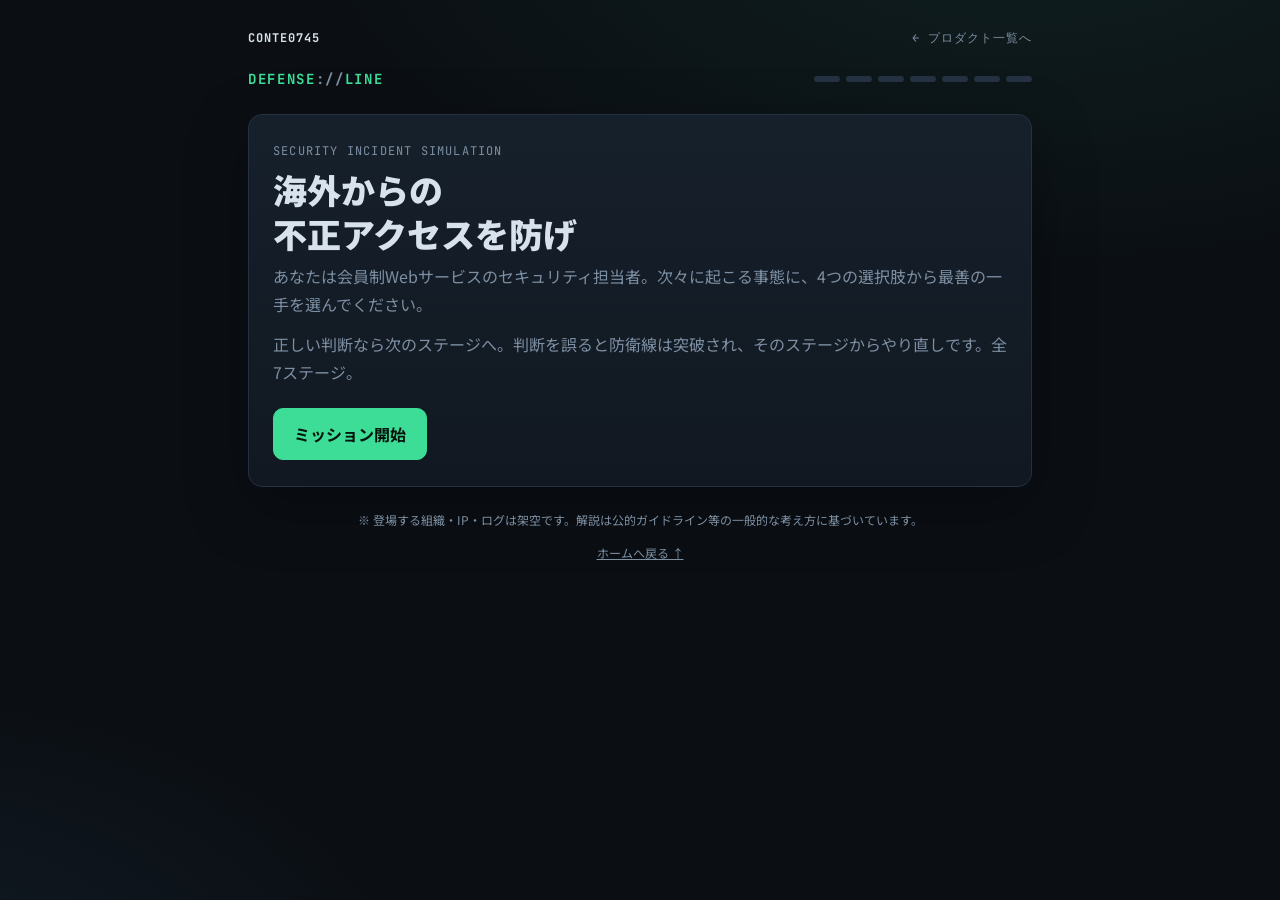
==== defense-line/index.html @ 705a0727 "DEFENSE LINEをマイページに追加 - defense-line/ にゲーム本体・アイコン・OGP画像を追加 - トップページに一杯診断と同じ形式のカードを追加 - サイトマップとREADME" ====
<!DOCTYPE html>
<html lang="ja">
<head>
<!-- Google tag (gtag.js) -->
<script async src="https://www.googletagmanager.com/gtag/js?id=G-Y1E1E2FNE5"></script>
<script>
  window.dataLayer = window.dataLayer || [];
  function gtag() {
    dataLayer.push(arguments);
  }
  gtag("js", new Date());
  gtag("config", "G-Y1E1E2FNE5");
</script>
<meta charset="UTF-8">
<meta name="viewport" content="width=device-width, initial-scale=1">
<meta name="description" content="DEFENSE LINEは、海外からの不正アクセスに対応するセキュリティ担当者になって、4つの選択肢から最善の一手を選ぶシミュレーションゲームです。">
<link rel="canonical" href="https://profile.shiftonton.net/defense-line/">
<meta property="og:type" content="website">
<meta property="og:site_name" content="conte0745">
<meta property="og:locale" content="ja_JP">
<meta property="og:url" content="https://profile.shiftonton.net/defense-line/">
<meta property="og:title" content="DEFENSE LINE — 海外からの不正アクセスを防げ">
<meta property="og:description" content="セキュリティ担当者になって、次々に起こるインシデントに4択で対応するシミュレーションゲームです。">
<meta property="og:image" content="https://profile.shiftonton.net/defense-line/ogp-defense-line.png">
<meta property="og:image:width" content="1200">
<meta property="og:image:height" content="630">
<meta property="og:image:alt" content="DEFENSE LINE — 海外からの不正アクセスを防げ">
<meta name="twitter:card" content="summary_large_image">
<meta name="theme-color" content="#0b0f14">
<link rel="icon" type="image/png" sizes="512x512" href="defense-line-icon.png?v=20261124">
<link rel="apple-touch-icon" href="defense-line-icon.png?v=20261124">
<title>DEFENSE LINE — 海外からの不正アクセスを防げ</title>
<link rel="preconnect" href="https://fonts.googleapis.com">
<link href="https://fonts.googleapis.com/css2?family=JetBrains+Mono:wght@400;700&family=Noto+Sans+JP:wght@400;500;700;900&display=swap" rel="stylesheet">
<style>
:root{
  --bg:#0b0f14; --panel:#111821; --panel2:#16202b; --line:#233142;
  --text:#d8e2ec; --muted:#7d8fa3; --accent:#3ddc97; --warn:#ffb347; --bad:#ff5d6c; --info:#5bb8ff;
}
*{box-sizing:border-box}
html,body{margin:0;background:var(--bg);color:var(--text);font-family:"Noto Sans JP",system-ui,sans-serif;line-height:1.75}
body{min-height:100vh;background:
  radial-gradient(1200px 600px at 80% -10%, rgba(61,220,151,.08), transparent 60%),
  radial-gradient(900px 500px at -10% 110%, rgba(91,184,255,.07), transparent 60%), var(--bg)}
.wrap{max-width:820px;margin:0 auto;padding:28px 18px 60px}
.mono{font-family:"JetBrains Mono",monospace}
.site-nav{display:flex;align-items:center;justify-content:space-between;gap:12px;margin-bottom:18px;font-family:"JetBrains Mono",monospace;font-size:12px;letter-spacing:.08em}
.site-nav a{color:var(--muted);text-decoration:none}
.site-nav a:hover{color:var(--text)}
.site-nav .logo{font-weight:700;color:var(--text)}
header.bar{display:flex;align-items:center;justify-content:space-between;gap:12px;margin-bottom:22px}
.brand{font-family:"JetBrains Mono",monospace;font-weight:700;letter-spacing:.12em;color:var(--accent);font-size:14px}
.brand span{color:var(--muted)}
.progress{display:flex;gap:6px}
.progress i{width:26px;height:6px;border-radius:3px;background:var(--line)}
.progress i.done{background:var(--accent)}
.progress i.now{background:var(--warn);box-shadow:0 0 10px rgba(255,179,71,.6)}
.card{background:linear-gradient(180deg,var(--panel2),var(--panel));border:1px solid var(--line);border-radius:14px;padding:26px 24px;box-shadow:0 20px 60px rgba(0,0,0,.35)}
.kicker{font-family:"JetBrains Mono",monospace;font-size:12px;color:var(--muted);letter-spacing:.1em;margin-bottom:6px}
h1{font-size:34px;font-weight:900;margin:0 0 6px;line-height:1.3}
h2{font-size:22px;font-weight:800;margin:0 0 14px;line-height:1.45}
p{margin:0 0 12px}
.lead{color:var(--muted)}
.log{background:#070a0e;border:1px solid var(--line);border-radius:10px;padding:12px 14px;margin:14px 0 18px;font-family:"JetBrains Mono",monospace;font-size:12.5px;color:#9fb3c8;white-space:pre-wrap;overflow-x:auto;line-height:1.6}
.log .r{color:var(--bad)} .log .y{color:var(--warn)} .log .g{color:var(--accent)}
.choices{display:grid;gap:10px;margin-top:8px}
.choice{display:flex;gap:12px;align-items:flex-start;text-align:left;width:100%;background:#0e151d;border:1px solid var(--line);color:var(--text);border-radius:10px;padding:14px 16px;font:inherit;cursor:pointer;transition:border-color .15s,transform .1s,background .15s}
.choice:hover{border-color:var(--info);background:#111c27}
.choice:active{transform:scale(.995)}
.choice:focus-visible{outline:2px solid var(--info);outline-offset:2px}
.choice .k{flex:none;width:28px;height:28px;border-radius:7px;display:grid;place-items:center;font-family:"JetBrains Mono",monospace;font-weight:700;background:var(--line);color:var(--accent);font-size:14px;margin-top:1px}
.badge{display:inline-block;font-family:"JetBrains Mono",monospace;font-size:12px;font-weight:700;letter-spacing:.1em;padding:4px 10px;border-radius:999px;margin-bottom:12px}
.badge.ok{background:rgba(61,220,151,.14);color:var(--accent);border:1px solid rgba(61,220,151,.4)}
.badge.ng{background:rgba(255,93,108,.14);color:var(--bad);border:1px solid rgba(255,93,108,.4)}
.picked{border-left:3px solid var(--line);padding:4px 0 4px 12px;color:var(--muted);margin-bottom:16px;font-size:14px}
.outcome{font-size:16px;margin-bottom:16px}
.why{background:rgba(91,184,255,.07);border:1px solid rgba(91,184,255,.25);border-radius:10px;padding:14px 16px;font-size:14px}
.why b{color:var(--info)}
.btns{display:flex;flex-wrap:wrap;gap:10px;margin-top:22px}
.btn{font:inherit;font-weight:700;border-radius:10px;padding:11px 20px;cursor:pointer;border:1px solid var(--accent);background:var(--accent);color:#04130c}
.btn.ghost{background:transparent;color:var(--text);border-color:var(--line)}
.btn:hover{filter:brightness(1.08)}
.shake{animation:shake .45s}
@keyframes shake{20%{transform:translateX(-6px)}40%{transform:translateX(6px)}60%{transform:translateX(-4px)}80%{transform:translateX(3px)}}
.fade{animation:fade .35s ease}
@keyframes fade{from{opacity:0;transform:translateY(6px)}to{opacity:1;transform:none}}
.stats{display:grid;grid-template-columns:repeat(3,1fr);gap:10px;margin:18px 0}
.stat{background:#0e151d;border:1px solid var(--line);border-radius:10px;padding:12px;text-align:center}
.stat b{display:block;font-family:"JetBrains Mono",monospace;font-size:26px;color:var(--accent)}
.stat small{color:var(--muted);font-size:12px}
ul.recap{padding-left:1.2em;margin:8px 0 0;font-size:14px}
ul.recap li{margin-bottom:4px}
.foot{color:var(--muted);font-size:12px;margin-top:22px;text-align:center}
.foot a{color:var(--muted)}
.foot a:hover{color:var(--text)}
@media (max-width:560px){h1{font-size:26px}h2{font-size:19px}.card{padding:20px 16px}.progress i{width:16px}}
</style>
</head>
<body>
<div class="wrap">
  <nav class="site-nav" aria-label="サイト">
    <a class="logo" href="../index.html">CONTE0745</a>
    <a href="../index.html#apps">← プロダクト一覧へ</a>
  </nav>
  <header class="bar">
    <div class="brand">DEFENSE<span>://</span>LINE</div>
    <div class="progress" id="progress"></div>
  </header>
  <main id="app"></main>
  <div class="foot">
    <p>※ 登場する組織・IP・ログは架空です。解説は公的ガイドライン等の一般的な考え方に基づいています。</p>
    <p><a href="../index.html">ホームへ戻る ↑</a></p>
  </div>
</div>

<script>
const STAGES = [
  {
    title: "深夜のログイン失敗急増",
    situation: "あなたは会員制Webサービスのセキュリティ担当。深夜2時、監視アラートが鳴った。会員ログイン画面で、1時間に数万件のログイン失敗が発生している。送信元は複数の国にまたがる数千のIPで、1つのIPからの試行はわずか数回ずつ。試されているIDの多くは実在する会員のものだ。",
    log: `<span class="y">[WARN]</span> login_failed  count=48,212/h  unique_src_ip=3,904
<span class="y">[WARN]</span> top_countries: NL, US, VN, BR, RU ...
<span class="y">[INFO]</span> attempts_per_ip: avg 12  /  valid_user_ratio: 71%
<span class="r">[ALERT]</span> login_success from flagged ip: 3`,
    choices: [
      { text: "攻撃元IPをファイアウォールで1件ずつブロックしていく", correct: false,
        outcome: "ブロックしても次々と新しいIPから試行が続き、作業が追いつかない。その間に攻撃は継続した。",
        why: "数千IPに分散した攻撃は、ボットネットやプロキシを使った<b>リスト型攻撃（クレデンシャルスタッフィング）</b>の典型です。IP単位の手作業ブロックでは追いつきません。" },
      { text: "レート制限・段階的なロック／CAPTCHAを有効化し、同時に「成功したログイン」がないかを調べる", correct: true,
        outcome: "試行ペースが大きく落ちた。ログを調べると、攻撃元と同じIP群からのログイン成功が3件見つかった。",
        why: "他サービスから流出したID・パスワードを使い回して試す<b>リスト型攻撃</b>では、「失敗」より「成功」が本当の被害です。速度を落とす対策と、侵害アカウントの特定を同時に進めるのが定石です。" },
      { text: "パスワードは複雑さ要件を満たしているので様子を見る", correct: false,
        outcome: "翌朝、複数の会員から「身に覚えのない操作がある」と問い合わせが殺到した。",
        why: "リスト型攻撃は推測ではなく、<b>他サービスで流出した正しいパスワード</b>を使います。パスワードの複雑さは使い回しを防げません。" },
      { text: "安全のため全会員アカウントを即時ロックする", correct: false,
        outcome: "攻撃は止まったが、正規の会員も一切ログインできなくなり、サービスは事実上停止。問い合わせ窓口がパンクした。",
        why: "全面ロックは自らサービス停止（DoS）を起こすのと同じです。対応は被害を最小化しつつ事業を継続できる範囲で行います。" }
    ]
  },
  {
    title: "侵害されたアカウント",
    situation: "ログイン成功した3件のうち、1件はなんと社内スタッフの管理者アカウントだった。最終ログインは40分前、まだセッションは有効なままだ。",
    log: `<span class="r">[ALERT]</span> admin_login  user=ops_tanaka  src=185.xx.xx.12 (NL)
<span class="y">[INFO]</span>  session_status=ACTIVE  issued=02:14
<span class="y">[INFO]</span>  actions: view_users, export_csv?, create_api_key?`,
    choices: [
      { text: "本人に「心当たりはありますか？」とメールし、返信を待つ", correct: false,
        outcome: "本人は就寝中で返信は朝。その間、攻撃者は管理画面を自由に操作し続けた。",
        why: "侵害の疑いが濃厚な管理者アカウントは、確認より先に<b>封じ込め</b>が必要です。確認は封じ込めと並行して行います。" },
      { text: "パスワードだけを変更しておく", correct: false,
        outcome: "パスワードは変わったが、攻撃者が持つ既存セッションはそのまま有効。操作は止まらなかった。",
        why: "ログイン済みのセッションやトークンは、パスワード変更だけでは無効にならない実装が多くあります。<b>セッション・トークンの失効</b>までがセットです。" },
      { text: "セッションとトークンを強制失効させ、アカウントを停止。操作ログを保全して何をされたか確認する", correct: true,
        outcome: "攻撃者のアクセスを遮断できた。保全した操作ログから、攻撃者が新しいAPIキーを1つ発行していたことが判明した。",
        why: "インシデント対応の基本は<b>封じ込め → 証拠保全 → 影響調査</b>。攻撃者が残した「次の入口」（APIキー、追加ユーザー等）を見つけて消すことが重要です。" },
      { text: "汚染されたかもしれないので、ログごとサーバーを初期化して作り直す", correct: false,
        outcome: "システムはきれいになったが、何が盗まれたのか誰にも分からなくなった。報告も再発防止策も立てられない。",
        why: "ログは原因調査・被害範囲の特定・当局への報告に不可欠な<b>証拠</b>です。再構築は証拠保全の後に行います。" }
    ]
  },
  {
    title: "認証の強化",
    situation: "発行されていたAPIキーも無効化した。経営陣から「二度と同じことが起きないよう、ログインの仕組みを強化せよ」と指示が出た。最も効果の高い施策はどれか？",
    log: `<span class="g">[OK]</span>   api_key revoked: key_9f2c...
<span class="y">[TODO]</span> 認証強化策の決定`,
    choices: [
      { text: "全員にパスワードを90日ごとに変更させる", correct: false,
        outcome: "ユーザーは「Password1」「Password2」…と末尾の数字だけ変える運用に。数か月後、同様の手口で再び侵入された。",
        why: "米NISTのガイドライン（SP 800-63B）は、<b>定期的なパスワード変更の強制を推奨していません</b>。予測しやすい変更を招くうえ、流出したパスワードの使い回しには効きません。" },
      { text: "ログイン時に「秘密の質問」を追加する", correct: false,
        outcome: "「母親の旧姓」はSNSから簡単に調べられ、攻撃者は質問も突破した。",
        why: "秘密の質問はパスワードと同じ「知っていること」の追加にすぎず、多要素にはなりません。NISTも秘密の質問の利用をやめるよう求めています。" },
      { text: "管理者から順に多要素認証（MFA）を必須化し、漏えい済みパスワードの使用も拒否する", correct: true,
        outcome: "以後、正しいパスワードで試行されても2要素目で止まるようになった。管理画面への不正ログインはゼロに。",
        why: "パスワードが漏れても突破されない仕組みが<b>多要素認証</b>です。特に権限の大きい管理者から優先して導入します。可能ならフィッシングに強い方式（パスキー等）が望ましいです。" },
      { text: "パスワードを「大文字・小文字・数字・記号すべて必須」に変更する", correct: false,
        outcome: "ユーザーは既存のパスワードに「!」を足すだけ。流出済みリストからの攻撃にはほぼ効果がなかった。",
        why: "文字種の強制は覚えにくさを増すだけで、使い回しは防げません。NISTも文字種の組み合わせを強制すべきでないとしています。" }
    ]
  },
  {
    title: "海外IPを全部遮断すれば？",
    situation: "会議で部長が言った。「攻撃は海外からだったんだろ？ 海外IPを全部遮断すれば解決じゃないか」。このサービスの会員は国内在住者のみ。あなたはどう提案する？",
    log: `<span class="y">[INFO]</span> 会員の居住地: 日本国内 100%
<span class="y">[INFO]</span> 海外出張中のスタッフ: 2名`,
    choices: [
      { text: "全面的に賛成。海外IPを遮断したので、レート制限やMFAは不要として外す", correct: false,
        outcome: "翌週、国内のクラウドサーバーや国内プロキシを経由した同様の攻撃が始まった。防御は以前より手薄になっていた。",
        why: "攻撃者はVPN・プロキシ・国内の踏み台を簡単に使えます。<b>国別IP遮断（ジオブロッキング）は抜け道のある補助策</b>であり、単独の対策にはなりません。" },
      { text: "User-Agentが日本語ブラウザのアクセスだけを許可する", correct: false,
        outcome: "攻撃ツールはUser-Agentを1行書き換えるだけで突破してきた。",
        why: "User-Agentや言語設定は送信側で<b>自由に偽装できる</b>値で、アクセス制御の根拠になりません。" },
      { text: "ジオブロッキングは攻撃ノイズを減らす補助策として導入しつつ、管理画面は許可IP・社内VPN経由のみに限定。MFAと監視は維持する", correct: true,
        outcome: "海外からの機械的な試行が激減し、ログが見やすくなった。国内経由の不審なアクセスも監視とMFAで捕捉できている。",
        why: "対策は一つに頼らず重ねる<b>多層防御</b>が原則です。管理画面のような重要な入口は、そもそもインターネットに広く公開しない設計が有効です。" },
      { text: "遮断は意味がないので一切しない", correct: false,
        outcome: "攻撃ノイズが大量に残り続け、本当に危険なアクセスがログに埋もれて見逃された。",
        why: "ジオブロッキングは完璧ではありませんが、利用者が国内に限られるなら<b>攻撃面を減らす効果</b>はあります。「万能ではない＝無意味」ではありません。" }
    ]
  },
  {
    title: "ありえない移動",
    situation: "海外出張中のスタッフのため、スタッフ用ポータルは海外アクセスを許可している。ある日、スタッフAが10:00に東京からログインし、その20分後に遠く離れた国から同じアカウントでログインがあった。",
    log: `<span class="y">[INFO]</span>  10:00  user=staff_a  src=Tokyo, JP      mfa=ok
<span class="r">[ALERT]</span> 10:20  user=staff_a  src=São Paulo, BR  mfa=push_approved`,
    choices: [
      { text: "MFAも通っているので正規のログインと判断する", correct: false,
        outcome: "実は攻撃者がMFAの承認通知を連打し、Aさんがうっかり「承認」を押していた。社内ファイルが持ち出された。",
        why: "承認通知を大量に送りつけて押させる<b>MFA疲労攻撃</b>が実際に発生しています。MFAを通過した＝安全、ではありません。" },
      { text: "「物理的にありえない移動」として検知し、ブラジル側のセッションを停止。本人に電話等の別経路で確認する", correct: true,
        outcome: "Aさんは「通知を押してしまったかも」と証言。セッション停止が早く、被害は出なかった。パスワードを再設定し、番号入力型のMFAに切り替えた。",
        why: "短時間で移動不可能な距離からのログインを検知する<b>impossible travel検知</b>は、認証後の異常を捉える有効な手段です。本人確認は攻撃者が介在しにくい<b>別の連絡経路</b>で行います。" },
      { text: "東京側のログインが怪しいので、東京側を遮断する", correct: false,
        outcome: "本物のAさんが締め出され、攻撃者はブラジルから操作を続けた。",
        why: "どちらが本物かは事前に断定できません。普段の利用パターン（Aさんは東京で勤務中）と照らし、異常な側を止めて別経路で確認します。" },
      { text: "Aさんのアカウントを永久に削除する", correct: false,
        outcome: "Aさんは業務ができなくなり、しかも調査に必要なアカウントの操作履歴まで消えてしまった。",
        why: "必要なのは一時停止と調査です。削除は証拠や業務への影響が大きく、過剰な対応です。" }
    ]
  },
  {
    title: "VPN装置の緊急脆弱性",
    situation: "社内VPN装置のメーカーから「認証前に任意のコードを実行される脆弱性」が公表された。すでに海外の攻撃グループによる悪用が確認されているという。あなたの会社もこの製品を使っている。",
    log: `<span class="r">[ADVISORY]</span> CVSS 9.8  Pre-auth RCE  "Actively exploited"
<span class="y">[INFO]</span>     自社VPN装置: 該当バージョン / 定期メンテ予定: 来月`,
    choices: [
      { text: "来月の定期メンテナンスでまとめて適用する", correct: false,
        outcome: "2週間後、VPN装置経由で社内ネットワークに侵入され、ランサムウェアが展開された。",
        why: "「悪用が確認済み」の脆弱性は、待つほど攻撃を受ける確率が上がります。<b>緊急パッチは計画外でも適用</b>するのが原則です。" },
      { text: "すぐにパッチを当てる。それで完了とする", correct: false,
        outcome: "パッチは当たったが、公表前にすでに仕込まれていたバックドアが残っていた。攻撃者は入り続けた。",
        why: "悪用済みの脆弱性では、<b>パッチ適用前に侵入されている可能性</b>があります。過去にも、パッチ後もバックドアが残っていた事例が報告されています。" },
      { text: "VPNのパスワードを全員変更させる", correct: false,
        outcome: "認証前に攻撃できる脆弱性なので、パスワード変更は全く効果がなかった。",
        why: "「認証前（Pre-auth）」の脆弱性は、パスワードに関係なく攻撃されます。脆弱性の性質を読み取ることが大切です。" },
      { text: "即時にパッチ適用（できなければメーカーの緩和策や一時停止）し、メーカー提供の手順で侵害痕跡も調査する", correct: true,
        outcome: "調査の結果、侵入の痕跡は見つからなかった。公表から24時間以内に対処を完了できた。",
        why: "<b>修正 + 侵害有無の調査</b>がセットです。パッチがすぐ出ない場合は緩和策や一時的な公開停止で攻撃面を減らします。" }
    ]
  },
  {
    title: "漏えいのおそれと報告",
    situation: "最初のステージで侵害された管理者アカウントで、会員情報のCSVがエクスポートされた形跡が見つかった。氏名・メールアドレスなど約800人分。不正アクセスによるものだ。全容の解明にはまだ数週間かかりそうだ。",
    log: `<span class="r">[FOUND]</span> export_csv  rows=812  by=ops_tanaka (compromised)
<span class="y">[INFO]</span>  原因・範囲の確定見込み: 数週間後`,
    choices: [
      { text: "漏えいが確定するまで、社外には何も言わない", correct: false,
        outcome: "後日、報告の遅れが問題視され、会員と社会からの信頼を大きく失った。",
        why: "個人情報保護法では、<b>漏えいの「おそれ」</b>の段階でも報告対象になり得ます。確定を待つ理由にはなりません。" },
      { text: "原因も対策もすべて解明してから、まとめて報告する", correct: false,
        outcome: "数週間後に報告したが、「速やかな報告」がなされていないと指摘を受けた。",
        why: "報告は、発覚後に速やかに行う<b>速報</b>と、後日の<b>確報</b>の二段階です。全部分かってからでは遅すぎます。" },
      { text: "800人程度なので報告対象ではない", correct: false,
        outcome: "不正アクセスによる漏えいは人数に関係なく報告対象だった。法令違反を指摘された。",
        why: "「1,000人超」は報告対象の要件の一つにすぎません。<b>不正の目的によるおそれ</b>がある漏えいは、1人でも報告対象です。" },
      { text: "分かっている範囲で個人情報保護委員会へ速やかに速報し、本人通知の準備を進める。調査を続けて確報する", correct: true,
        outcome: "速報を提出し、会員へ通知とパスワード再設定の案内を行った。誠実な対応が評価され、混乱は最小限に抑えられた。",
        why: "個人情報保護委員会は、発覚したらまず速やかな報告を求めています。不正目的のおそれがある場合、確報は発覚日から<b>60日以内</b>。並行して<b>本人への通知</b>も必要です。警察やIPAへの相談も検討します。" }
    ]
  }
];

const app = document.getElementById('app');
const prog = document.getElementById('progress');
let stage = 0, misses = 0, attempts = 0, order = [];

const esc = s => s.replace(/[&<>"]/g, c => ({'&':'&amp;','<':'&lt;','>':'&gt;','"':'&quot;'}[c]));
function shuffle(n){const a=[...Array(n).keys()];for(let i=a.length-1;i>0;i--){const j=Math.floor(Math.random()*(i+1));[a[i],a[j]]=[a[j],a[i]]}return a}

function renderProgress(){
  prog.innerHTML = STAGES.map((_,i)=>`<i class="${i<stage?'done':i===stage?'now':''}"></i>`).join('');
}

function title(){
  stage = 0; misses = 0; attempts = 0;
  prog.innerHTML = STAGES.map(()=>'<i></i>').join('');
  app.innerHTML = `
  <div class="card fade">
    <div class="kicker">SECURITY INCIDENT SIMULATION</div>
    <h1>海外からの<br>不正アクセスを防げ</h1>
    <p class="lead">あなたは会員制Webサービスのセキュリティ担当者。次々に起こる事態に、4つの選択肢から最善の一手を選んでください。</p>
    <p class="lead">正しい判断なら次のステージへ。判断を誤ると防衛線は突破され、そのステージからやり直しです。全${STAGES.length}ステージ。</p>
    <div class="btns"><button class="btn" id="start">ミッション開始</button></div>
  </div>`;
  document.getElementById('start').onclick = play;
}

function play(){
  renderProgress();
  const s = STAGES[stage];
  order = shuffle(s.choices.length);
  app.innerHTML = `
  <div class="card fade">
    <div class="kicker">STAGE ${stage+1} / ${STAGES.length}</div>
    <h2>${s.title}</h2>
    <p>${s.situation}</p>
    <div class="log">${s.log}</div>
    <div class="kicker">あなたの判断は？</div>
    <div class="choices">
      ${order.map((ci,i)=>`<button class="choice" data-c="${ci}"><span class="k">${'ABCD'[i]}</span><span>${esc(s.choices[ci].text)}</span></button>`).join('')}
    </div>
  </div>`;
  app.querySelectorAll('.choice').forEach(b => b.onclick = () => answer(+b.dataset.c));
  window.scrollTo({top:0,behavior:'smooth'});
}

function answer(ci){
  attempts++;
  const s = STAGES[stage], c = s.choices[ci];
  if(!c.correct) misses++;
  const last = stage === STAGES.length-1;
  app.innerHTML = `
  <div class="card fade ${c.correct?'':'shake'}">
    <span class="badge ${c.correct?'ok':'ng'}">${c.correct?'DEFENDED — 防衛成功':'BREACHED — 防げませんでした'}</span>
    <div class="picked">あなたの選択：${esc(c.text)}</div>
    <h2>${c.correct?'結果':'何が起きたか'}</h2>
    <p class="outcome">${c.outcome}</p>
    <div class="why"><b>解説：</b>${c.why}</div>
    <div class="btns">
      ${c.correct
        ? `<button class="btn" id="next">${last?'結果を見る':'次のステージへ'}</button>`
        : `<button class="btn" id="retry">もう一度やってみる</button><button class="btn ghost" id="restart">最初から</button>`}
    </div>
  </div>`;
  if(c.correct){
    document.getElementById('next').onclick = () => { stage++; last ? clear() : play(); };
  }else{
    document.getElementById('retry').onclick = play;
    document.getElementById('restart').onclick = title;
  }
  window.scrollTo({top:0,behavior:'smooth'});
}

function clear(){
  prog.innerHTML = STAGES.map(()=>'<i class="done"></i>').join('');
  const rank = misses===0?'S — 完璧な防衛':misses<=2?'A — 頼れる守り手':misses<=5?'B — 経験を積もう':'C — 伸びしろあり';
  app.innerHTML = `
  <div class="card fade">
    <span class="badge ok">MISSION COMPLETE</span>
    <h1>全ステージ防衛成功</h1>
    <div class="stats">
      <div class="stat"><b>${STAGES.length}</b><small>クリアしたステージ</small></div>
      <div class="stat"><b>${misses}</b><small>突破された回数</small></div>
      <div class="stat"><b>${rank.split(' ')[0]}</b><small>ランク</small></div>
    </div>
    <p>${rank.split('— ')[1]}。今回の要点：</p>
    <ul class="recap">
      <li>リスト型攻撃では「失敗」より「成功したログイン」を探す</li>
      <li>侵害時は 封じ込め → 証拠保全 → 影響調査 の順。セッションの失効も忘れずに</li>
      <li>パスワードの定期変更より、多要素認証と漏えい済みパスワードの拒否</li>
      <li>海外IP遮断は抜け道のある補助策。多層防御で組み合わせる</li>
      <li>MFA通過後も、ありえない移動などの異常検知で守る</li>
      <li>悪用済み脆弱性は 即時修正 + 侵害痕跡の調査</li>
      <li>漏えいの「おそれ」でも速やかに速報、本人通知も</li>
    </ul>
    <div class="btns"><button class="btn" id="again">もう一度プレイ</button></div>
  </div>`;
  document.getElementById('again').onclick = title;
}

title();
</script>
</body>
</html>
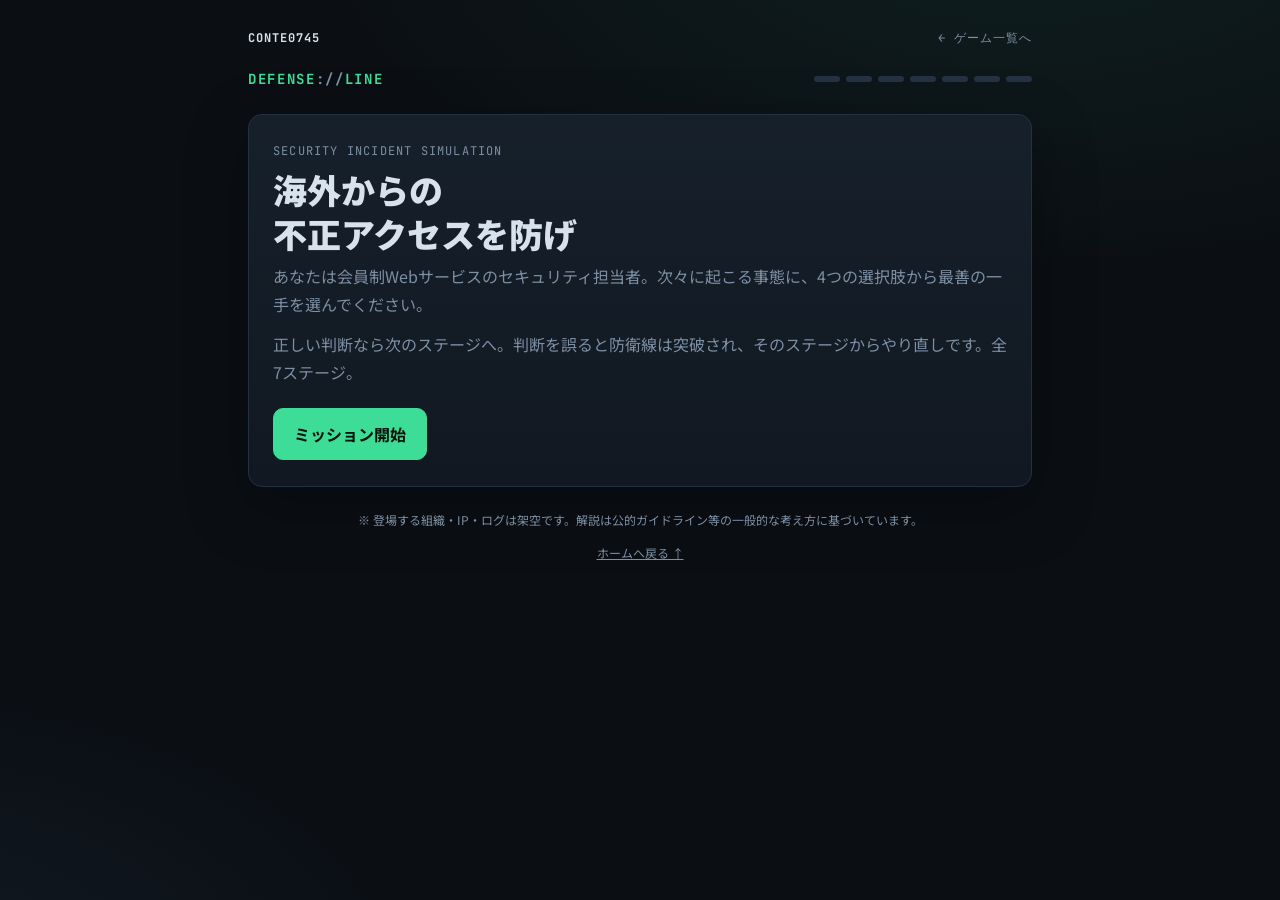
==== commit 1b225839: "Webゲーム一覧ページを追加してアプリと分離 - games/ を新設し、一杯診断とDEFENSE LINEのカードを移動 - トップページに「Webゲーム」欄とナビのリンクを追加 - 各ゲームの戻る" ====
--- a/defense-line/index.html
+++ b/defense-line/index.html
@@ -100,7 +100,7 @@
 <div class="wrap">
   <nav class="site-nav" aria-label="サイト">
     <a class="logo" href="../index.html">CONTE0745</a>
-    <a href="../index.html#apps">← プロダクト一覧へ</a>
+    <a href="../games/index.html">← ゲーム一覧へ</a>
   </nav>
   <header class="bar">
     <div class="brand">DEFENSE<span>://</span>LINE</div>
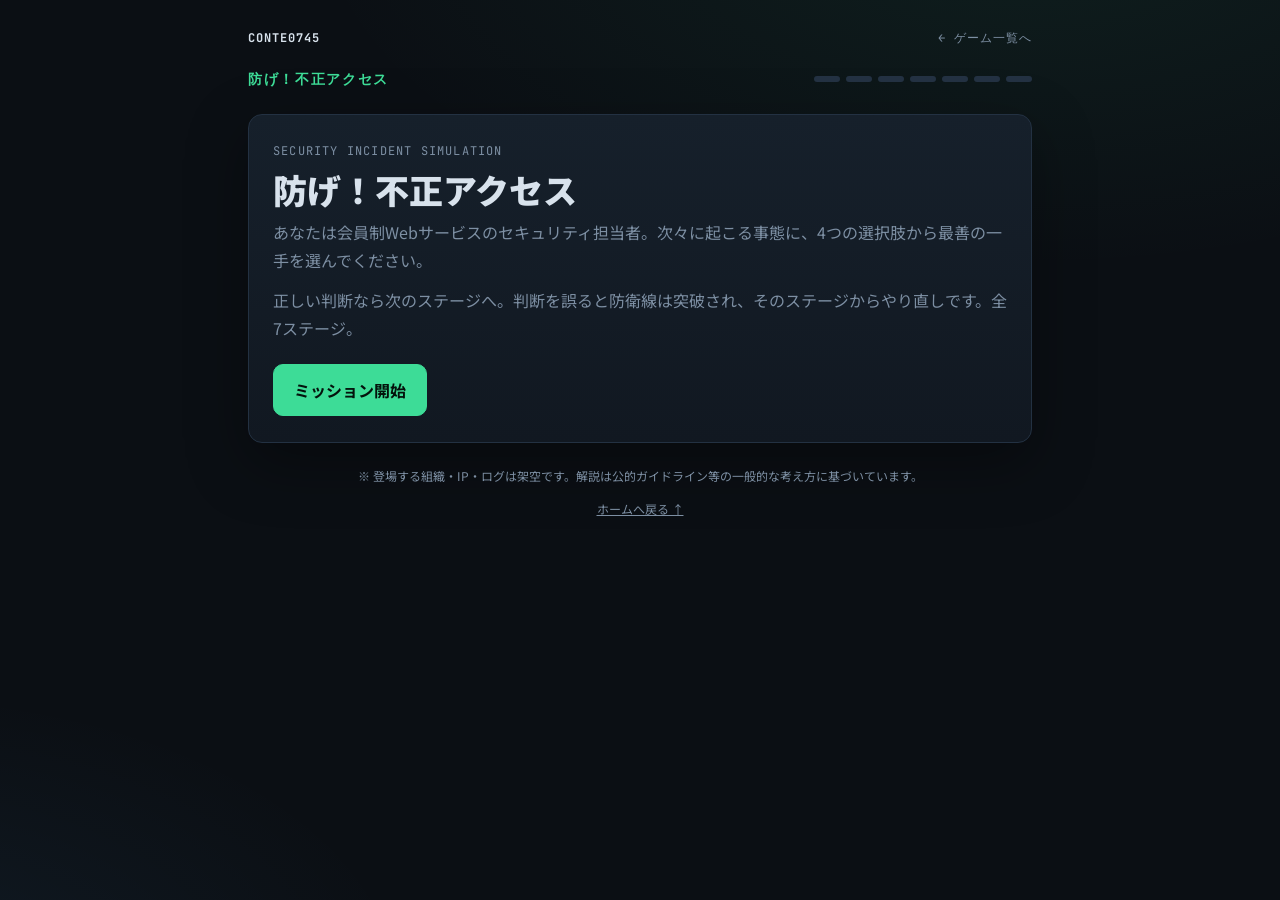
==== commit eec2b26b: "ゲーム名と見出しを変更し、インシデントラボにInstagramを追加 - DEFENSE LINEを「防げ！不正アクセス」に改名（OGP画像も更新） - トップの見出しを「つくったもの」、ゲーム一覧を" ====
--- a/defense-line/index.html
+++ b/defense-line/index.html
@@ -13,23 +13,23 @@
 </script>
 <meta charset="UTF-8">
 <meta name="viewport" content="width=device-width, initial-scale=1">
-<meta name="description" content="DEFENSE LINEは、海外からの不正アクセスに対応するセキュリティ担当者になって、4つの選択肢から最善の一手を選ぶシミュレーションゲームです。">
+<meta name="description" content="防げ！不正アクセスは、海外からの不正アクセスに対応するセキュリティ担当者になって、4つの選択肢から最善の一手を選ぶシミュレーションゲームです。">
 <link rel="canonical" href="https://profile.shiftonton.net/defense-line/">
 <meta property="og:type" content="website">
 <meta property="og:site_name" content="conte0745">
 <meta property="og:locale" content="ja_JP">
 <meta property="og:url" content="https://profile.shiftonton.net/defense-line/">
-<meta property="og:title" content="DEFENSE LINE — 海外からの不正アクセスを防げ">
+<meta property="og:title" content="防げ！不正アクセス — conte0745">
 <meta property="og:description" content="セキュリティ担当者になって、次々に起こるインシデントに4択で対応するシミュレーションゲームです。">
 <meta property="og:image" content="https://profile.shiftonton.net/defense-line/ogp-defense-line.png">
 <meta property="og:image:width" content="1200">
 <meta property="og:image:height" content="630">
-<meta property="og:image:alt" content="DEFENSE LINE — 海外からの不正アクセスを防げ">
+<meta property="og:image:alt" content="防げ！不正アクセス">
 <meta name="twitter:card" content="summary_large_image">
 <meta name="theme-color" content="#0b0f14">
 <link rel="icon" type="image/png" sizes="512x512" href="defense-line-icon.png?v=20261124">
 <link rel="apple-touch-icon" href="defense-line-icon.png?v=20261124">
-<title>DEFENSE LINE — 海外からの不正アクセスを防げ</title>
+<title>防げ！不正アクセス — conte0745</title>
 <link rel="preconnect" href="https://fonts.googleapis.com">
 <link href="https://fonts.googleapis.com/css2?family=JetBrains+Mono:wght@400;700&family=Noto+Sans+JP:wght@400;500;700;900&display=swap" rel="stylesheet">
 <style>
@@ -103,7 +103,7 @@
     <a href="../games/index.html">← ゲーム一覧へ</a>
   </nav>
   <header class="bar">
-    <div class="brand">DEFENSE<span>://</span>LINE</div>
+    <div class="brand">防げ！不正アクセス</div>
     <div class="progress" id="progress"></div>
   </header>
   <main id="app"></main>
@@ -277,7 +277,7 @@
   app.innerHTML = `
   <div class="card fade">
     <div class="kicker">SECURITY INCIDENT SIMULATION</div>
-    <h1>海外からの<br>不正アクセスを防げ</h1>
+    <h1>防げ！不正アクセス</h1>
     <p class="lead">あなたは会員制Webサービスのセキュリティ担当者。次々に起こる事態に、4つの選択肢から最善の一手を選んでください。</p>
     <p class="lead">正しい判断なら次のステージへ。判断を誤ると防衛線は突破され、そのステージからやり直しです。全${STAGES.length}ステージ。</p>
     <div class="btns"><button class="btn" id="start">ミッション開始</button></div>
